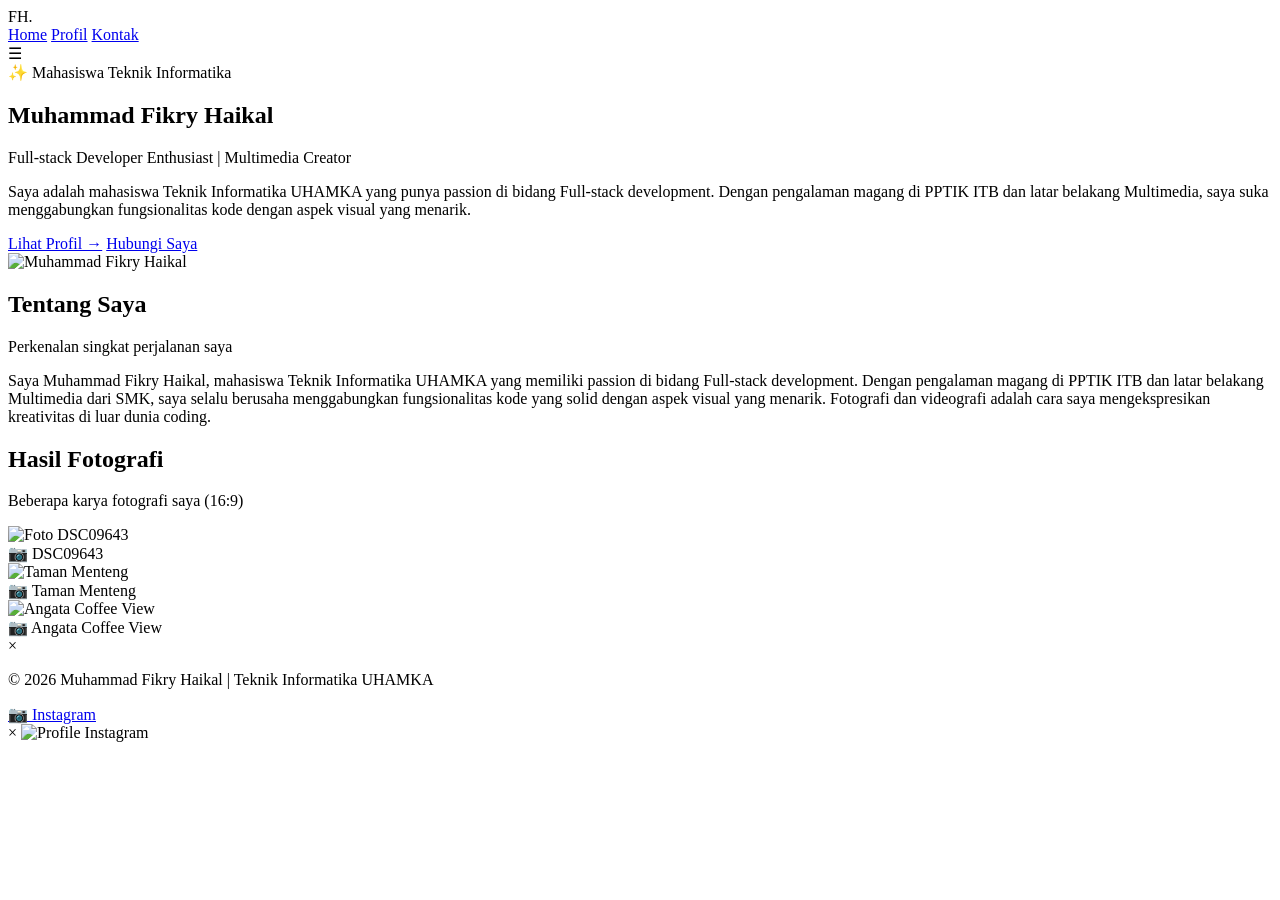
==== index.html @ d8d8011b "Pribadi 1" ====
<!DOCTYPE html>
<html lang="id">
<head>
    <meta charset="UTF-8">
    <meta name="viewport" content="width=device-width, initial-scale=1.0">
    <title>Fikry Haikal | Portofolio</title>
    <link rel="stylesheet" href="css/style.css">
    <link href="https://fonts.googleapis.com/css2?family=Inter:opsz,wght@14..32,300;14..32,400;14..32,500;14..32,600;14..32,700&display=swap" rel="stylesheet">
</head>
<body>
    <header>
        <div class="container">
            <div class="logo">FH<span>.</span></div>
            <nav>
                <a href="index.html" class="active">Home</a>
                <a href="profil.html">Profil</a>
                <a href="kontak.html">Kontak</a>
            </nav>
            <div class="menu-toggle" id="menuToggle">☰</div>
        </div>
    </header>

    <main>
        <section class="hero">
            <div class="container">
                <div class="hero-content">
                    <div class="hero-text">
                        <div class="badge">✨ Mahasiswa Teknik Informatika</div>
                        <h1>Muhammad <span class="gradient-text">Fikry Haikal</span></h1>
                        <p class="subtitle">Full-stack Developer Enthusiast | Multimedia Creator</p>
                        <p class="description">
                            Saya adalah mahasiswa Teknik Informatika UHAMKA yang punya passion di bidang 
                            Full-stack development. Dengan pengalaman magang di PPTIK ITB dan latar 
                            belakang Multimedia, saya suka menggabungkan fungsionalitas kode dengan 
                            aspek visual yang menarik.
                        </p>
                        <div class="hero-buttons">
                            <a href="profil.html" class="btn primary">Lihat Profil →</a>
                            <a href="kontak.html" class="btn outline">Hubungi Saya</a>
                        </div>
                    </div>
                    <div class="hero-image">
                        <div class="image-wrapper">
                            <img src="images/DSC05339.JPG" alt="Muhammad Fikry Haikal">
                            <div class="image-glow"></div>
                        </div>
                    </div>
                </div>
            </div>
        </section>

        <section class="intro-section">
            <div class="container">
                <div class="section-header">
                    <h2>Tentang <span class="gradient-text">Saya</span></h2>
                    <p>Perkenalan singkat perjalanan saya</p>
                </div>
                <div class="intro-card">
                    <p>
                        Saya Muhammad Fikry Haikal, mahasiswa Teknik Informatika UHAMKA yang memiliki passion 
                        di bidang Full-stack development. Dengan pengalaman magang di PPTIK ITB dan latar 
                        belakang Multimedia dari SMK, saya selalu berusaha menggabungkan fungsionalitas kode 
                        yang solid dengan aspek visual yang menarik. Fotografi dan videografi adalah cara saya 
                        mengekspresikan kreativitas di luar dunia coding.
                    </p>
                </div>
            </div>
        </section>

        <!-- Hasil Fotografi Section (Rasio 16:9) -->
        <section class="gallery-section">
            <div class="container">
                <div class="section-header">
                    <h2>Hasil <span class="gradient-text">Fotografi</span></h2>
                    <p>Beberapa karya fotografi saya (16:9)</p>
                </div>
                <div class="gallery-grid">
                    <div class="gallery-item" data-image="images/DSC09643.JPG">
                        <img src="images/DSC09643.JPG" alt="Foto DSC09643">
                        <div class="gallery-overlay">
                            <span>📷 DSC09643</span>
                        </div>
                    </div>
                    <div class="gallery-item" data-image="images/Taman Menteng.JPG">
                        <img src="images/Taman Menteng.JPG" alt="Taman Menteng">
                        <div class="gallery-overlay">
                            <span>📷 Taman Menteng</span>
                        </div>
                    </div>
                    <div class="gallery-item" data-image="images/Angata Coffe View.JPG">
                        <img src="images/Angata Coffe View.JPG" alt="Angata Coffee View">
                        <div class="gallery-overlay">
                            <span>📷 Angata Coffee View</span>
                        </div>
                    </div>
                </div>
            </div>
        </section>

        <!-- Lightbox untuk Galeri -->
        <div id="lightbox" class="lightbox">
            <span class="close">&times;</span>
            <img class="lightbox-content" id="lightboxImg">
        </div>
    </main>

    <footer>
        <div class="container">
            <p>© 2026 Muhammad Fikry Haikal | Teknik Informatika UHAMKA</p>
            <div class="social-links">
                <a href="#" id="instagramLink">📷 Instagram</a>
            </div>
        </div>
    </footer>

    <!-- Modal untuk Profile Instagram (9:16) -->
    <div id="instagramModal" class="instagram-modal">
        <div class="instagram-modal-content">
            <span class="instagram-close">&times;</span>
            <img src="images/Profile Instagram.JPG" alt="Profile Instagram">
        </div>
    </div>

    <script src="js/script.js"></script>
</body>
</html>
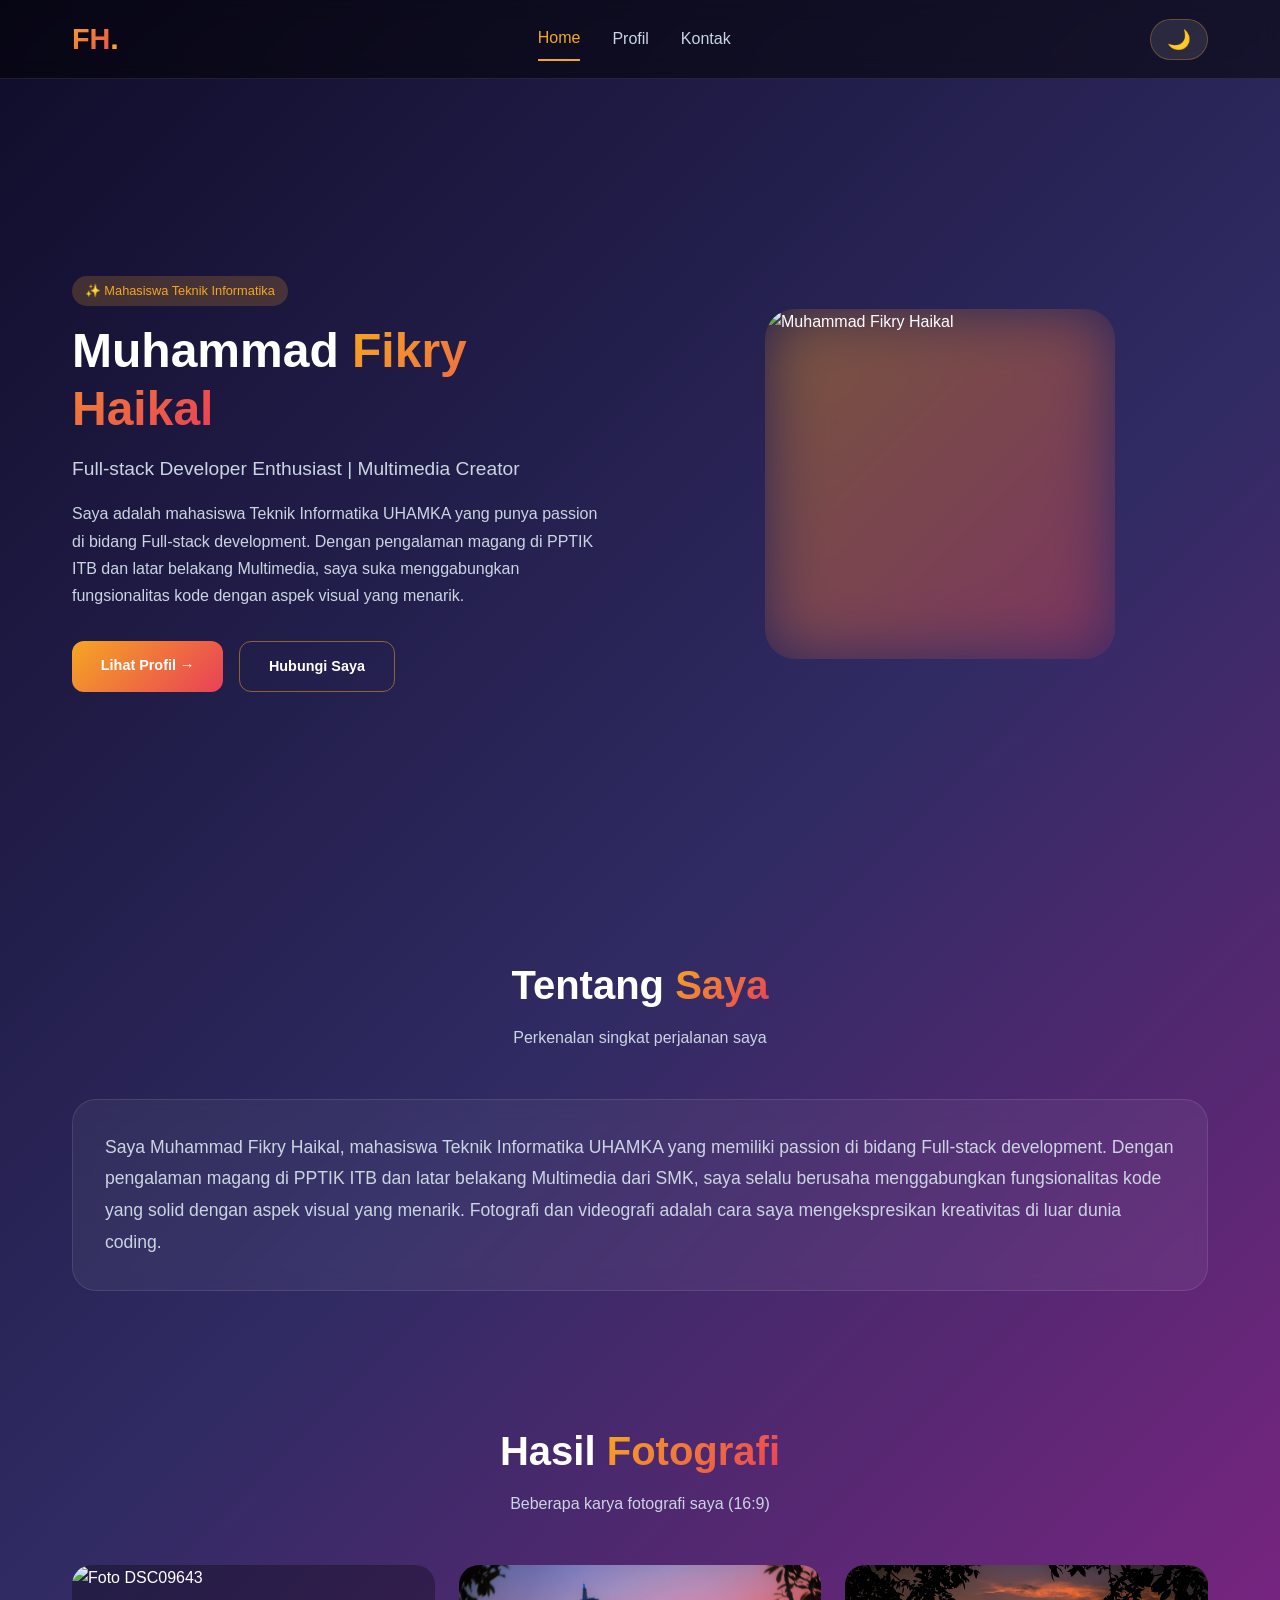
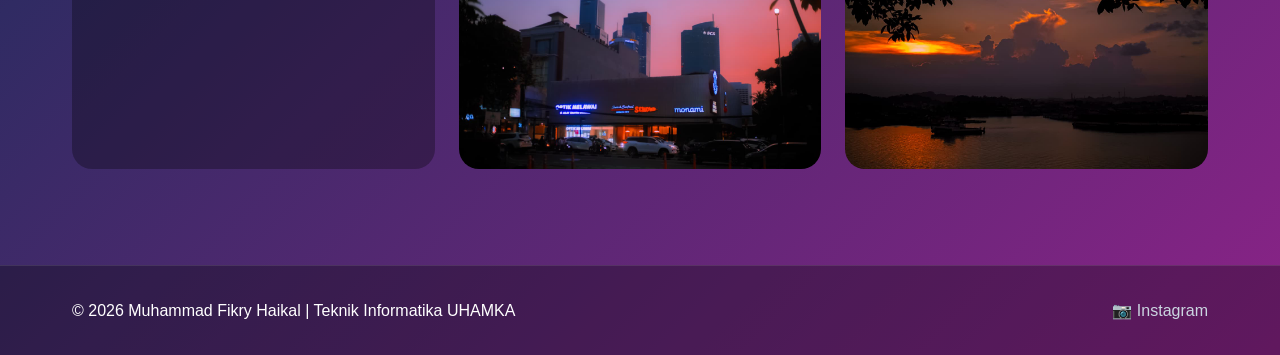
==== commit 26ec2ba7: "Add files via upload" ====
--- a/index.html
+++ b/index.html
@@ -16,6 +16,7 @@
                 <a href="profil.html">Profil</a>
                 <a href="kontak.html">Kontak</a>
             </nav>
+            <button class="dark-mode-toggle" id="darkModeToggle">🌙</button>
             <div class="menu-toggle" id="menuToggle">☰</div>
         </div>
     </header>
@@ -67,7 +68,6 @@
             </div>
         </section>
 
-        <!-- Hasil Fotografi Section (Rasio 16:9) -->
         <section class="gallery-section">
             <div class="container">
                 <div class="section-header">
@@ -97,7 +97,6 @@
             </div>
         </section>
 
-        <!-- Lightbox untuk Galeri -->
         <div id="lightbox" class="lightbox">
             <span class="close">&times;</span>
             <img class="lightbox-content" id="lightboxImg">
@@ -108,12 +107,11 @@
         <div class="container">
             <p>© 2026 Muhammad Fikry Haikal | Teknik Informatika UHAMKA</p>
             <div class="social-links">
-                <a href="#" id="instagramLink">📷 Instagram</a>
+                <a href="#" class="instagram-link">📷 Instagram</a>
             </div>
         </div>
     </footer>
 
-    <!-- Modal untuk Profile Instagram (9:16) -->
     <div id="instagramModal" class="instagram-modal">
         <div class="instagram-modal-content">
             <span class="instagram-close">&times;</span>
--- a/css/style.css
+++ b/css/style.css
@@ -0,0 +1,775 @@
+* {
+    margin: 0;
+    padding: 0;
+    box-sizing: border-box;
+}
+
+body {
+    font-family: 'Inter', -apple-system, BlinkMacSystemFont, 'Segoe UI', sans-serif;
+    background: linear-gradient(135deg, #0f0c29 0%, #302b63 50%, #8a2387 100%);
+    color: #ffffff;
+    line-height: 1.6;
+    min-height: 100vh;
+}
+
+.container {
+    max-width: 1200px;
+    margin: 0 auto;
+    padding: 0 2rem;
+}
+
+header {
+    background: rgba(0, 0, 0, 0.5);
+    backdrop-filter: blur(10px);
+    position: sticky;
+    top: 0;
+    z-index: 1000;
+    border-bottom: 1px solid rgba(255, 255, 255, 0.1);
+}
+
+header .container {
+    display: flex;
+    justify-content: space-between;
+    align-items: center;
+    padding: 1rem 2rem;
+}
+
+.logo {
+    font-size: 1.8rem;
+    font-weight: 800;
+    background: linear-gradient(135deg, #f5a623, #e94057);
+    -webkit-background-clip: text;
+    background-clip: text;
+    color: transparent;
+}
+
+.logo span {
+    color: #f5a623;
+    background: none;
+    -webkit-background-clip: unset;
+    background-clip: unset;
+}
+
+nav {
+    display: flex;
+    gap: 2rem;
+    align-items: center;
+}
+
+nav a {
+    text-decoration: none;
+    color: #cbd5e1;
+    font-weight: 500;
+    transition: all 0.3s;
+    padding: 0.5rem 0;
+}
+
+nav a:hover, nav a.active {
+    color: #f5a623;
+}
+
+nav a.active {
+    border-bottom: 2px solid #f5a623;
+}
+
+.dark-mode-toggle {
+    background: rgba(255, 255, 255, 0.1);
+    border: 1px solid rgba(245, 166, 35, 0.3);
+    padding: 0.5rem 1rem;
+    border-radius: 40px;
+    cursor: pointer;
+    font-size: 1.2rem;
+    transition: all 0.3s;
+    color: white;
+}
+
+.dark-mode-toggle:hover {
+    background: rgba(245, 166, 35, 0.3);
+    transform: scale(1.05);
+}
+
+.menu-toggle {
+    display: none;
+    font-size: 1.5rem;
+    cursor: pointer;
+    color: white;
+}
+
+.hero {
+    min-height: 90vh;
+    display: flex;
+    align-items: center;
+    padding: 4rem 0;
+}
+
+.hero-content {
+    display: grid;
+    grid-template-columns: 1fr 1fr;
+    gap: 4rem;
+    align-items: center;
+}
+
+.badge {
+    display: inline-block;
+    background: rgba(245, 166, 35, 0.2);
+    color: #f5a623;
+    padding: 0.3rem 0.8rem;
+    border-radius: 20px;
+    font-size: 0.8rem;
+    margin-bottom: 1rem;
+}
+
+.hero-text h1 {
+    font-size: 3rem;
+    font-weight: 800;
+    margin-bottom: 1rem;
+    line-height: 1.2;
+}
+
+.gradient-text {
+    background: linear-gradient(135deg, #f5a623, #e94057);
+    -webkit-background-clip: text;
+    background-clip: text;
+    color: transparent;
+}
+
+.subtitle {
+    font-size: 1.2rem;
+    color: #cbd5e1;
+    margin-bottom: 1rem;
+}
+
+.description {
+    color: #cbd5e1;
+    margin-bottom: 2rem;
+    line-height: 1.7;
+}
+
+.hero-buttons {
+    display: flex;
+    gap: 1rem;
+}
+
+.btn {
+    padding: 0.8rem 1.8rem;
+    border-radius: 12px;
+    text-decoration: none;
+    font-weight: 600;
+    transition: all 0.3s;
+    display: inline-block;
+    cursor: pointer;
+    border: none;
+    font-size: 0.9rem;
+}
+
+.btn.primary {
+    background: linear-gradient(135deg, #f5a623, #e94057);
+    color: white;
+}
+
+.btn.primary:hover {
+    transform: translateY(-3px);
+    box-shadow: 0 0 20px rgba(245, 166, 35, 0.4);
+}
+
+.btn.outline {
+    background: transparent;
+    color: white;
+    border: 1px solid rgba(245, 166, 35, 0.5);
+}
+
+.btn.outline:hover {
+    border-color: #f5a623;
+    background: rgba(245, 166, 35, 0.1);
+}
+
+.btn.full {
+    width: 100%;
+}
+
+.hero-image {
+    display: flex;
+    justify-content: center;
+    align-items: center;
+}
+
+.hero-image .image-wrapper {
+    position: relative;
+    width: 100%;
+    max-width: 350px;
+    border-radius: 30px;
+    overflow: hidden;
+    aspect-ratio: 1 / 1;
+}
+
+.hero-image img {
+    width: 100%;
+    height: 100%;
+    object-fit: cover;
+    object-position: center;
+    position: relative;
+    z-index: 2;
+}
+
+.image-glow {
+    position: absolute;
+    top: 0;
+    left: 0;
+    width: 100%;
+    height: 100%;
+    background: linear-gradient(135deg, #f5a623, #e94057);
+    border-radius: 30px;
+    filter: blur(30px);
+    opacity: 0.4;
+    z-index: 1;
+}
+
+.section-header {
+    text-align: center;
+    margin-bottom: 3rem;
+}
+
+.section-header h2 {
+    font-size: 2.5rem;
+    margin-bottom: 0.5rem;
+}
+
+.section-header p {
+    color: #cbd5e1;
+}
+
+.intro-section, .gallery-section, .profile-section, .contact-section {
+    padding: 4rem 0;
+}
+
+.intro-card {
+    background: rgba(255, 255, 255, 0.05);
+    backdrop-filter: blur(10px);
+    border-radius: 24px;
+    padding: 2rem;
+    border: 1px solid rgba(255, 255, 255, 0.1);
+    transition: all 0.3s;
+}
+
+.intro-card:hover {
+    transform: translateY(-5px);
+    border-color: #f5a623;
+}
+
+.intro-card p {
+    font-size: 1.1rem;
+    line-height: 1.8;
+    color: #cbd5e1;
+}
+
+.gallery-grid {
+    display: grid;
+    grid-template-columns: repeat(auto-fit, minmax(300px, 1fr));
+    gap: 1.5rem;
+}
+
+.gallery-item {
+    position: relative;
+    border-radius: 20px;
+    overflow: hidden;
+    cursor: pointer;
+    aspect-ratio: 16 / 9;
+    background: rgba(0, 0, 0, 0.3);
+}
+
+.gallery-item img {
+    width: 100%;
+    height: 100%;
+    object-fit: cover;
+    transition: transform 0.5s;
+}
+
+.gallery-item:hover img {
+    transform: scale(1.08);
+}
+
+.gallery-overlay {
+    position: absolute;
+    bottom: 0;
+    left: 0;
+    right: 0;
+    background: linear-gradient(transparent, rgba(0, 0, 0, 0.8));
+    padding: 1rem;
+    transform: translateY(100%);
+    transition: transform 0.3s;
+}
+
+.gallery-item:hover .gallery-overlay {
+    transform: translateY(0);
+}
+
+.gallery-overlay span {
+    color: white;
+    font-size: 0.9rem;
+}
+
+.lightbox {
+    display: none;
+    position: fixed;
+    z-index: 2000;
+    top: 0;
+    left: 0;
+    width: 100%;
+    height: 100%;
+    background: rgba(0, 0, 0, 0.95);
+    justify-content: center;
+    align-items: center;
+}
+
+.lightbox.active {
+    display: flex;
+}
+
+.lightbox-content {
+    max-width: 90%;
+    max-height: 90%;
+    border-radius: 20px;
+}
+
+.close {
+    position: absolute;
+    top: 20px;
+    right: 40px;
+    font-size: 40px;
+    color: white;
+    cursor: pointer;
+}
+
+.page-hero {
+    text-align: center;
+    padding: 3rem 0;
+}
+
+.page-hero h1 {
+    font-size: 3rem;
+    margin-bottom: 0.5rem;
+}
+
+.profile-wrapper {
+    display: grid;
+    grid-template-columns: repeat(2, 1fr);
+    gap: 1.5rem;
+}
+
+.profile-photo-card,
+.profile-info-card,
+.profile-desc-card,
+.profile-hobby-card,
+.profile-dream-card,
+.contact-info-card,
+.contact-form-card {
+    background: rgba(255, 255, 255, 0.05);
+    backdrop-filter: blur(10px);
+    border-radius: 20px;
+    padding: 1.5rem;
+    border: 1px solid rgba(255, 255, 255, 0.1);
+    transition: all 0.3s;
+}
+
+.profile-photo-card:hover,
+.profile-info-card:hover,
+.profile-desc-card:hover,
+.profile-hobby-card:hover,
+.profile-dream-card:hover {
+    transform: translateY(-3px);
+    border-color: #f5a623;
+}
+
+.profile-photo-card {
+    grid-row: span 2;
+    text-align: center;
+}
+
+.profile-photo-card img {
+    width: 100%;
+    border-radius: 16px;
+    margin-bottom: 1rem;
+    aspect-ratio: 1/1;
+    object-fit: cover;
+}
+
+.photo-badge {
+    display: inline-block;
+    background: linear-gradient(135deg, #f5a623, #e94057);
+    padding: 0.3rem 1rem;
+    border-radius: 20px;
+    font-size: 0.8rem;
+}
+
+.profile-desc-card {
+    grid-column: span 2;
+}
+
+.info-grid {
+    display: flex;
+    flex-direction: column;
+    gap: 1rem;
+}
+
+.info-item {
+    display: flex;
+    justify-content: space-between;
+    padding: 0.5rem 0;
+    border-bottom: 1px solid rgba(255, 255, 255, 0.1);
+}
+
+.info-label {
+    font-weight: 600;
+    color: #f5a623;
+}
+
+.hobby-grid {
+    display: flex;
+    flex-wrap: wrap;
+    gap: 0.8rem;
+}
+
+.hobby-item {
+    background: rgba(245, 166, 35, 0.15);
+    padding: 0.5rem 1rem;
+    border-radius: 30px;
+    font-size: 0.9rem;
+    transition: all 0.3s;
+}
+
+.hobby-item:hover {
+    background: linear-gradient(135deg, #f5a623, #e94057);
+    transform: scale(1.05);
+}
+
+.dream-content {
+    display: flex;
+    flex-direction: column;
+    gap: 1rem;
+}
+
+.dream-item {
+    display: flex;
+    gap: 1rem;
+    align-items: flex-start;
+}
+
+.dream-icon {
+    font-size: 1.8rem;
+}
+
+.dream-item strong {
+    display: block;
+    margin-bottom: 0.2rem;
+}
+
+.dream-item p {
+    font-size: 0.85rem;
+    color: #cbd5e1;
+}
+
+/* Read More Button */
+.btn-readmore {
+    background: transparent;
+    border: 1px solid #f5a623;
+    color: #f5a623;
+    padding: 0.5rem 1.2rem;
+    border-radius: 30px;
+    font-size: 0.85rem;
+    cursor: pointer;
+    transition: all 0.3s;
+    margin-top: 1rem;
+}
+
+.btn-readmore:hover {
+    background: linear-gradient(135deg, #f5a623, #e94057);
+    color: white;
+    border-color: transparent;
+}
+
+.hidden {
+    display: none;
+}
+
+.description-wrapper {
+    display: flex;
+    flex-direction: column;
+    gap: 0.5rem;
+}
+
+.contact-wrapper {
+    display: grid;
+    grid-template-columns: 1fr 1fr;
+    gap: 2rem;
+}
+
+.contact-list {
+    display: flex;
+    flex-direction: column;
+    gap: 1rem;
+    margin-bottom: 2rem;
+}
+
+.contact-item {
+    display: flex;
+    gap: 1rem;
+    align-items: center;
+}
+
+.contact-icon {
+    font-size: 1.5rem;
+}
+
+.contact-item strong {
+    display: block;
+    font-size: 0.85rem;
+    color: #cbd5e1;
+}
+
+.contact-item p {
+    font-size: 0.9rem;
+}
+
+.social-media h4 {
+    margin-bottom: 1rem;
+}
+
+.social-icons {
+    display: flex;
+    gap: 1rem;
+    flex-wrap: wrap;
+}
+
+.social-icon {
+    background: rgba(255, 255, 255, 0.1);
+    padding: 0.5rem 1.5rem;
+    border-radius: 30px;
+    text-decoration: none;
+    color: white;
+    font-size: 0.9rem;
+    transition: all 0.3s;
+    cursor: pointer;
+}
+
+.social-icon:hover {
+    background: linear-gradient(135deg, #f5a623, #e94057);
+    transform: translateY(-2px);
+}
+
+/* Form */
+.form-group {
+    margin-bottom: 1.2rem;
+}
+
+.form-group label {
+    display: block;
+    margin-bottom: 0.5rem;
+    font-weight: 500;
+}
+
+.required {
+    color: #e94057;
+}
+
+.form-group input,
+.form-group textarea {
+    width: 100%;
+    padding: 0.8rem;
+    background: rgba(255, 255, 255, 0.1);
+    border: 1px solid rgba(255, 255, 255, 0.2);
+    border-radius: 12px;
+    color: white;
+    font-family: inherit;
+    transition: all 0.3s;
+}
+
+.form-group input:focus,
+.form-group textarea:focus {
+    outline: none;
+    border-color: #f5a623;
+    background: rgba(255, 255, 255, 0.15);
+}
+
+.form-group input.error-input,
+.form-group textarea.error-input {
+    border-color: #e94057;
+}
+
+.error-message {
+    font-size: 0.75rem;
+    color: #e94057;
+    display: block;
+    margin-top: 0.3rem;
+}
+
+.form-message {
+    margin-top: 1rem;
+    padding: 0.8rem;
+    border-radius: 12px;
+    text-align: center;
+}
+
+.form-message.success {
+    background: rgba(34, 197, 94, 0.2);
+    color: #4ade80;
+}
+
+.form-message.error {
+    background: rgba(233, 64, 87, 0.2);
+    color: #f87171;
+}
+
+.instagram-modal {
+    display: none;
+    position: fixed;
+    z-index: 2100;
+    top: 0;
+    left: 0;
+    width: 100%;
+    height: 100%;
+    background: rgba(0, 0, 0, 0.95);
+    justify-content: center;
+    align-items: center;
+}
+
+.instagram-modal.active {
+    display: flex;
+}
+
+.instagram-modal-content {
+    position: relative;
+    max-width: 360px;
+    width: 90%;
+    aspect-ratio: 9 / 16;
+    border-radius: 30px;
+    overflow: hidden;
+    box-shadow: 0 0 40px rgba(245, 166, 35, 0.4);
+}
+
+.instagram-modal-content img {
+    width: 100%;
+    height: 100%;
+    object-fit: cover;
+}
+
+.instagram-close {
+    position: absolute;
+    top: -40px;
+    right: 0;
+    font-size: 35px;
+    color: white;
+    cursor: pointer;
+}
+
+footer {
+    background: rgba(0, 0, 0, 0.3);
+    padding: 2rem 0;
+    text-align: center;
+    border-top: 1px solid rgba(255, 255, 255, 0.1);
+    margin-top: 2rem;
+}
+
+footer .container {
+    display: flex;
+    justify-content: space-between;
+    align-items: center;
+}
+
+.social-links a {
+    color: #cbd5e1;
+    text-decoration: none;
+    font-size: 1rem;
+    transition: color 0.3s;
+    cursor: pointer;
+}
+
+.social-links a:hover {
+    color: #f5a623;
+}
+
+body.dark-mode {
+    background: linear-gradient(135deg, #0a0a0a 0%, #1a1a2e 100%);
+}
+
+body.dark-mode .intro-card,
+body.dark-mode .profile-photo-card,
+body.dark-mode .profile-info-card,
+body.dark-mode .profile-desc-card,
+body.dark-mode .profile-hobby-card,
+body.dark-mode .profile-dream-card,
+body.dark-mode .contact-info-card,
+body.dark-mode .contact-form-card {
+    background: rgba(0, 0, 0, 0.6);
+}
+
+@media (max-width: 768px) {
+    .container {
+        padding: 0 1rem;
+    }
+    
+    nav {
+        display: none;
+        position: absolute;
+        top: 100%;
+        left: 0;
+        right: 0;
+        background: rgba(0, 0, 0, 0.95);
+        flex-direction: column;
+        padding: 1rem;
+        text-align: center;
+        gap: 1rem;
+    }
+    
+    nav.active {
+        display: flex;
+    }
+    
+    .menu-toggle {
+        display: block;
+    }
+    
+    .hero-content {
+        grid-template-columns: 1fr;
+        text-align: center;
+        gap: 2rem;
+    }
+    
+    .hero-text h1 {
+        font-size: 2rem;
+    }
+    
+    .hero-buttons {
+        justify-content: center;
+    }
+    
+    .hero-image {
+        order: -1;
+    }
+    
+    .hero-image .image-wrapper {
+        max-width: 250px;
+        margin: 0 auto;
+    }
+    
+    .profile-wrapper,
+    .contact-wrapper {
+        grid-template-columns: 1fr;
+    }
+    
+    .profile-desc-card {
+        grid-column: span 1;
+    }
+    
+    .profile-photo-card {
+        grid-row: auto;
+    }
+    
+    footer .container {
+        flex-direction: column;
+        gap: 1rem;
+    }
+    
+    .instagram-modal-content {
+        width: 85%;
+    }
+}
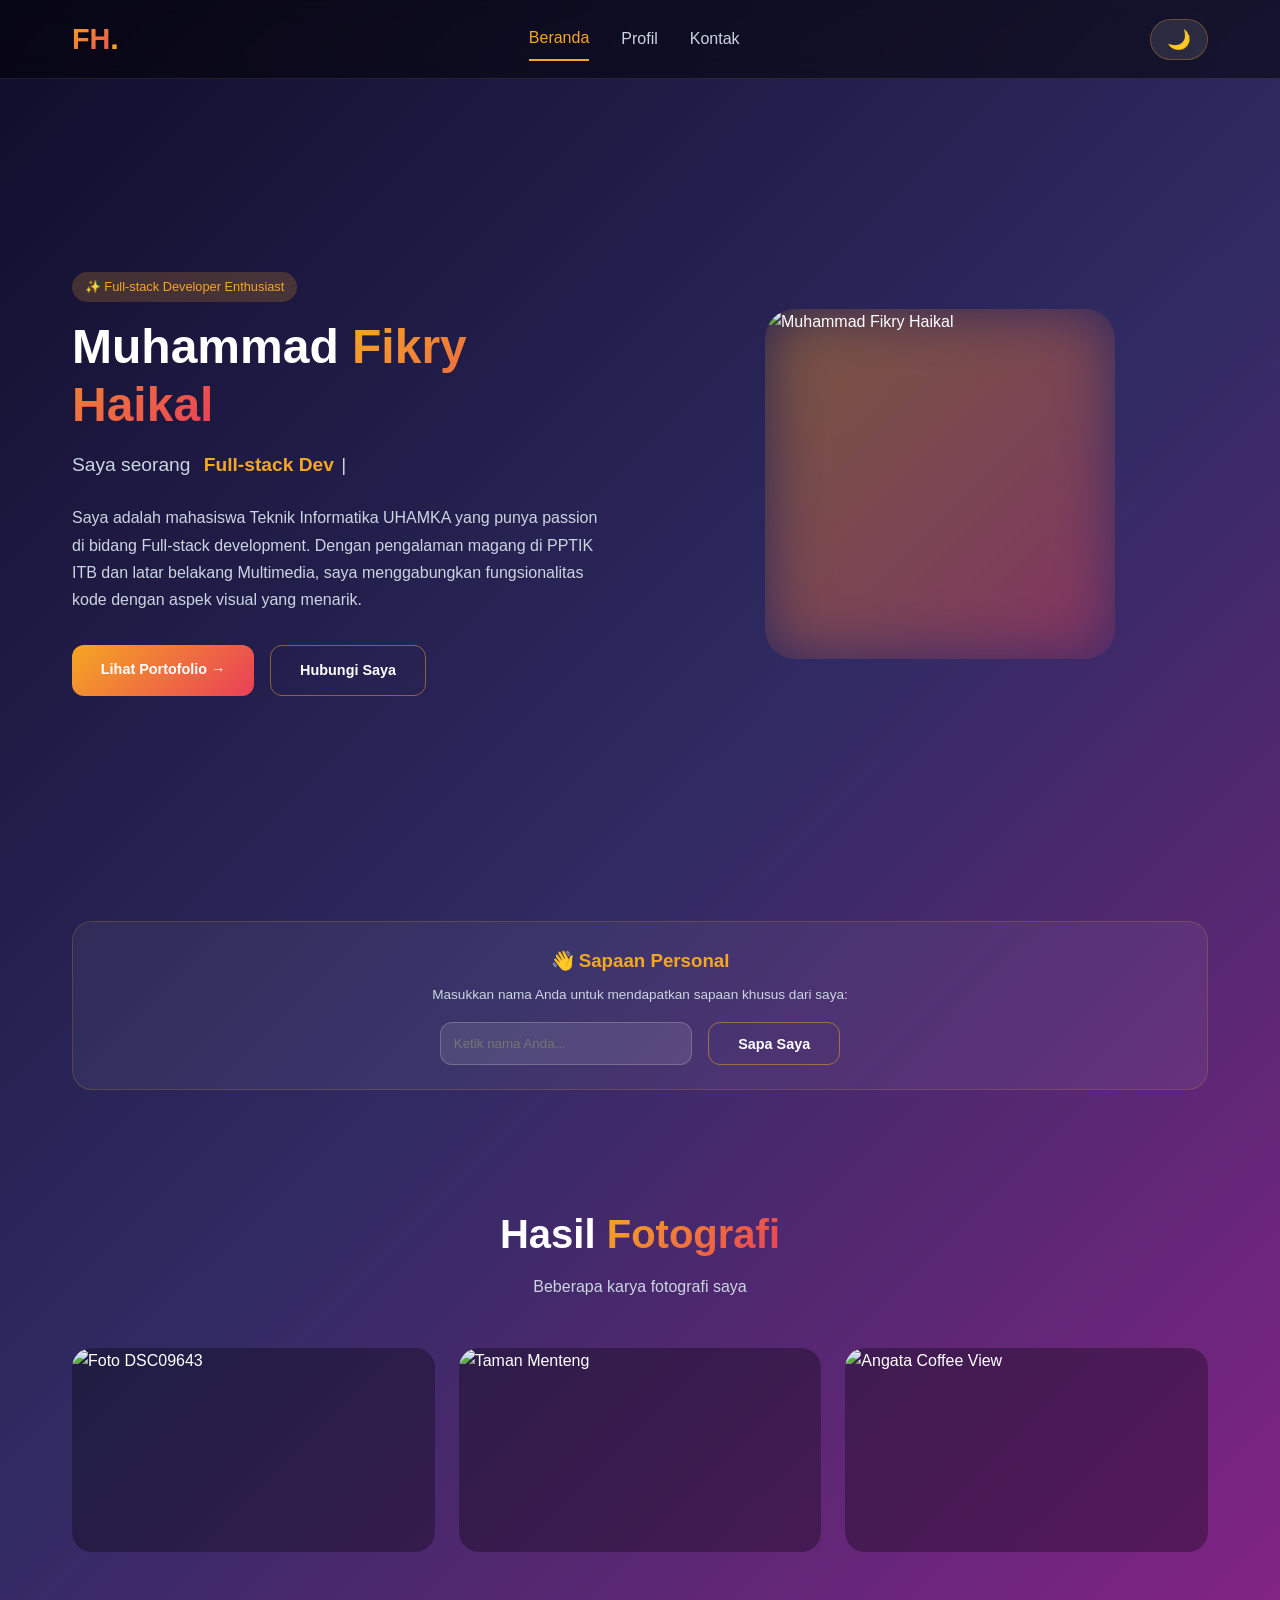
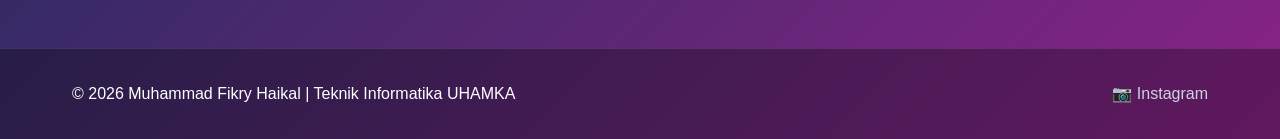
==== commit 3ecc4697: "Add files via upload" ====
--- a/index.html
+++ b/index.html
@@ -3,120 +3,128 @@
 <head>
     <meta charset="UTF-8">
     <meta name="viewport" content="width=device-width, initial-scale=1.0">
-    <title>Fikry Haikal | Portofolio</title>
+    <title>Fikry Haikal | Full-stack Developer</title>
     <link rel="stylesheet" href="css/style.css">
     <link href="https://fonts.googleapis.com/css2?family=Inter:opsz,wght@14..32,300;14..32,400;14..32,500;14..32,600;14..32,700&display=swap" rel="stylesheet">
 </head>
 <body>
-    <header>
-        <div class="container">
-            <div class="logo">FH<span>.</span></div>
-            <nav>
-                <a href="index.html" class="active">Home</a>
-                <a href="profil.html">Profil</a>
-                <a href="kontak.html">Kontak</a>
-            </nav>
-            <button class="dark-mode-toggle" id="darkModeToggle">🌙</button>
-            <div class="menu-toggle" id="menuToggle">☰</div>
+
+    <div id="preloader" class="preloader">
+        <div class="loader-container">
+            <div class="loader-ring"></div>
+            <div class="loader-ring"></div>
+            <div class="loader-ring"></div>
+            <div class="loader-text">Loading...</div>
         </div>
-    </header>
+    </div>
 
-    <main>
-        <section class="hero">
+    <div id="mainContent" class="main-content hidden-content">
+        <header>
             <div class="container">
-                <div class="hero-content">
-                    <div class="hero-text">
-                        <div class="badge">✨ Mahasiswa Teknik Informatika</div>
-                        <h1>Muhammad <span class="gradient-text">Fikry Haikal</span></h1>
-                        <p class="subtitle">Full-stack Developer Enthusiast | Multimedia Creator</p>
-                        <p class="description">
-                            Saya adalah mahasiswa Teknik Informatika UHAMKA yang punya passion di bidang 
-                            Full-stack development. Dengan pengalaman magang di PPTIK ITB dan latar 
-                            belakang Multimedia, saya suka menggabungkan fungsionalitas kode dengan 
-                            aspek visual yang menarik.
-                        </p>
-                        <div class="hero-buttons">
-                            <a href="profil.html" class="btn primary">Lihat Profil →</a>
-                            <a href="kontak.html" class="btn outline">Hubungi Saya</a>
+                <div class="logo">FH<span>.</span></div>
+                <nav>
+                    <a href="index.html" class="active">Beranda</a>
+                    <a href="profil.html">Profil</a>
+                    <a href="kontak.html">Kontak</a>
+                </nav>
+                <button class="dark-mode-toggle" id="darkModeToggle">🌙</button>
+                <div class="menu-toggle" id="menuToggle">☰</div>
+            </div>
+        </header>
+
+        <main>
+            <section class="hero fade-up">
+                <div class="container">
+                    <div class="hero-content">
+                        <div class="hero-text">
+                            <div class="badge">✨ Full-stack Developer Enthusiast</div>
+                            <h1>Muhammad <span class="gradient-text">Fikry Haikal</span></h1>
+                            <div class="typing-container">
+                                <span class="typing-prefix">Saya seorang</span>
+                                <span id="typing-text" class="typing-text"></span>
+                                <span class="typing-cursor">|</span>
+                            </div>
+                            <p class="description">
+                                Saya adalah mahasiswa Teknik Informatika UHAMKA yang punya passion di bidang Full-stack development. 
+                                Dengan pengalaman magang di PPTIK ITB dan latar belakang Multimedia, saya menggabungkan 
+                                fungsionalitas kode dengan aspek visual yang menarik.
+                            </p>
+                            <div class="hero-buttons">
+                                <a href="profil.html" class="btn primary">Lihat Portofolio →</a>
+                                <a href="kontak.html" class="btn outline">Hubungi Saya</a>
+                            </div>
                         </div>
-                    </div>
-                    <div class="hero-image">
-                        <div class="image-wrapper">
-                            <img src="images/DSC05339.JPG" alt="Muhammad Fikry Haikal">
-                            <div class="image-glow"></div>
+                        <div class="hero-image">
+                            <div class="image-wrapper">
+                                <img src="images/DSC05339.JPG" alt="Muhammad Fikry Haikal">
+                                <div class="image-glow"></div>
+                            </div>
                         </div>
                     </div>
                 </div>
-            </div>
-        </section>
+            </section>
 
-        <section class="intro-section">
-            <div class="container">
-                <div class="section-header">
-                    <h2>Tentang <span class="gradient-text">Saya</span></h2>
-                    <p>Perkenalan singkat perjalanan saya</p>
+            <section class="greeting-section fade-up">
+                <div class="container">
+                    <div class="greeting-card card-3d">
+                        <h3>👋 Sapaan Personal</h3>
+                        <p>Masukkan nama Anda untuk mendapatkan sapaan khusus dari saya:</p>
+                        <div class="greeting-input-group">
+                            <input type="text" id="visitorName" placeholder="Ketik nama Anda...">
+                            <button id="greetBtn" class="btn outline">Sapa Saya</button>
+                        </div>
+                        <div id="greetingMessage" class="greeting-message"></div>
+                    </div>
                 </div>
-                <div class="intro-card">
-                    <p>
-                        Saya Muhammad Fikry Haikal, mahasiswa Teknik Informatika UHAMKA yang memiliki passion 
-                        di bidang Full-stack development. Dengan pengalaman magang di PPTIK ITB dan latar 
-                        belakang Multimedia dari SMK, saya selalu berusaha menggabungkan fungsionalitas kode 
-                        yang solid dengan aspek visual yang menarik. Fotografi dan videografi adalah cara saya 
-                        mengekspresikan kreativitas di luar dunia coding.
-                    </p>
-                </div>
-            </div>
-        </section>
+            </section>
 
-        <section class="gallery-section">
-            <div class="container">
-                <div class="section-header">
-                    <h2>Hasil <span class="gradient-text">Fotografi</span></h2>
-                    <p>Beberapa karya fotografi saya (16:9)</p>
-                </div>
-                <div class="gallery-grid">
-                    <div class="gallery-item" data-image="images/DSC09643.JPG">
-                        <img src="images/DSC09643.JPG" alt="Foto DSC09643">
-                        <div class="gallery-overlay">
-                            <span>📷 DSC09643</span>
+            <section class="gallery-section fade-up">
+                <div class="container">
+                    <div class="section-header">
+                        <h2>Hasil <span class="gradient-text">Fotografi</span></h2>
+                        <p>Beberapa karya fotografi saya</p>
+                    </div>
+                    <div class="gallery-grid">
+                        <div class="gallery-item card-3d" data-image="images/DSC09643.JPG">
+                            <img src="images/DSC09643.JPG" alt="Foto DSC09643">
+                            <div class="gallery-overlay">
+                                <span>📷 DSC09643</span>
+                            </div>
                         </div>
-                    </div>
-                    <div class="gallery-item" data-image="images/Taman Menteng.JPG">
-                        <img src="images/Taman Menteng.JPG" alt="Taman Menteng">
-                        <div class="gallery-overlay">
-                            <span>📷 Taman Menteng</span>
+                        <div class="gallery-item card-3d" data-image="images/Taman Menteng.JPG">
+                            <img src="images/Taman Menteng.JPG" alt="Taman Menteng">
+                            <div class="gallery-overlay">
+                                <span>📷 Taman Menteng</span>
+                            </div>
                         </div>
-                    </div>
-                    <div class="gallery-item" data-image="images/Angata Coffe View.JPG">
-                        <img src="images/Angata Coffe View.JPG" alt="Angata Coffee View">
-                        <div class="gallery-overlay">
-                            <span>📷 Angata Coffee View</span>
+                        <div class="gallery-item card-3d" data-image="images/Angata Coffe View.JPG">
+                            <img src="images/Angata Coffe View.JPG" alt="Angata Coffee View">
+                            <div class="gallery-overlay">
+                                <span>📷 Angata Coffee View</span>
+                            </div>
                         </div>
                     </div>
                 </div>
+            </section>
+
+            <div id="lightbox" class="lightbox">
+                <span class="close">&times;</span>
+                <img class="lightbox-content" id="lightboxImg">
             </div>
-        </section>
+        </main>
 
-        <div id="lightbox" class="lightbox">
-            <span class="close">&times;</span>
-            <img class="lightbox-content" id="lightboxImg">
-        </div>
-    </main>
+        <footer>
+            <div class="container">
+                <p>© 2026 Muhammad Fikry Haikal | Teknik Informatika UHAMKA</p>
+                <div class="social-links">
+                    <a href="https://www.instagram.com/_haikaalll_?igsh=MWFmZzViNzdoejNyYw==" target="_blank" rel="noopener noreferrer">
+                        📷 Instagram
+                    </a>
+                </div>
+            </div>
+        </footer>
 
-    <footer>
-        <div class="container">
-            <p>© 2026 Muhammad Fikry Haikal | Teknik Informatika UHAMKA</p>
-            <div class="social-links">
-                <a href="#" class="instagram-link">📷 Instagram</a>
-            </div>
-        </div>
-    </footer>
-
-    <div id="instagramModal" class="instagram-modal">
-        <div class="instagram-modal-content">
-            <span class="instagram-close">&times;</span>
-            <img src="images/Profile Instagram.JPG" alt="Profile Instagram">
-        </div>
+        <button id="scrollToTopBtn" class="scroll-to-top" title="Kembali ke atas">↑</button>
     </div>
 
     <script src="js/script.js"></script>
--- a/css/style.css
+++ b/css/style.css
@@ -79,7 +79,7 @@
     border-radius: 40px;
     cursor: pointer;
     font-size: 1.2rem;
-    transition: all 0.3s;
+    transition: all 0.3s cubic-bezier(0.2, 0.9, 0.4, 1.1);
     color: white;
 }
 
@@ -93,6 +93,115 @@
     font-size: 1.5rem;
     cursor: pointer;
     color: white;
+}
+
+.preloader {
+    position: fixed;
+    top: 0;
+    left: 0;
+    width: 100%;
+    height: 100%;
+    background: linear-gradient(135deg, #0f0c29 0%, #302b63 50%, #8a2387 100%);
+    display: flex;
+    justify-content: center;
+    align-items: center;
+    z-index: 9999;
+    transition: opacity 0.5s ease, visibility 0.5s ease;
+}
+
+.preloader.hide {
+    opacity: 0;
+    visibility: hidden;
+}
+
+.loader-container {
+    text-align: center;
+}
+
+.loader-ring {
+    display: inline-block;
+    width: 20px;
+    height: 20px;
+    margin: 0 5px;
+    background: linear-gradient(135deg, #f5a623, #e94057);
+    border-radius: 50%;
+    animation: loaderBounce 1.4s ease-in-out infinite;
+}
+
+.loader-ring:nth-child(1) { animation-delay: -0.32s; }
+.loader-ring:nth-child(2) { animation-delay: -0.16s; }
+.loader-ring:nth-child(3) { animation-delay: 0s; }
+
+@keyframes loaderBounce {
+    0%, 80%, 100% { transform: scale(0); opacity: 0.3; }
+    40% { transform: scale(1); opacity: 1; }
+}
+
+.loader-text {
+    margin-top: 20px;
+    font-size: 0.9rem;
+    color: #f5a623;
+    letter-spacing: 2px;
+}
+
+.main-content {
+    opacity: 1;
+    transition: opacity 0.5s ease;
+}
+
+.main-content.hidden-content {
+    opacity: 0;
+}
+
+.fade-up {
+    opacity: 0;
+    transform: translateY(30px);
+    animation: fadeUp 0.6s ease forwards;
+}
+
+@keyframes fadeUp {
+    to {
+        opacity: 1;
+        transform: translateY(0);
+    }
+}
+
+.hero .hero-text { animation-delay: 0.1s; }
+.hero .hero-image { animation-delay: 0.2s; }
+.greeting-section { animation-delay: 0.3s; }
+.gallery-section { animation-delay: 0.4s; }
+.page-hero { animation-delay: 0.1s; }
+.profile-photo-card { animation-delay: 0.1s; }
+.profile-info-card { animation-delay: 0.15s; }
+.profile-desc-card { animation-delay: 0.2s; }
+.profile-skills-card { animation-delay: 0.25s; }
+.profile-hobby-card { animation-delay: 0.3s; }
+.profile-member-card { animation-delay: 0.35s; }
+.profile-dream-card { animation-delay: 0.4s; }
+.contact-info-card { animation-delay: 0.1s; }
+.contact-form-card { animation-delay: 0.2s; }
+
+.card-3d {
+    transition: transform 0.3s ease, box-shadow 0.3s ease;
+    transform-style: preserve-3d;
+    perspective: 1000px;
+}
+
+.card-3d:hover {
+    transform: translateY(-8px) rotateX(3deg) rotateY(3deg);
+    box-shadow: 0 20px 30px -15px rgba(0, 0, 0, 0.3);
+}
+
+.gallery-item.card-3d:hover {
+    transform: translateY(-5px) rotateX(2deg) rotateY(2deg);
+}
+
+.btn.primary, .btn.outline, .social-icon, .btn-readmore {
+    transition: all 0.3s cubic-bezier(0.2, 0.9, 0.4, 1.1);
+}
+
+.btn.primary:hover, .btn.outline:hover, .social-icon:hover {
+    transform: translateY(-3px) scale(1.02);
 }
 
 .hero {
@@ -224,6 +333,92 @@
     z-index: 1;
 }
 
+.typing-container {
+    margin: 1rem 0 1.5rem 0;
+    font-size: 1.2rem;
+    color: #cbd5e1;
+}
+
+.typing-prefix {
+    margin-right: 0.5rem;
+}
+
+.typing-text {
+    color: #f5a623;
+    font-weight: 600;
+}
+
+.typing-cursor {
+    display: inline-block;
+    width: 2px;
+    margin-left: 2px;
+    animation: blink 0.7s infinite;
+}
+
+@keyframes blink {
+    0%, 100% { opacity: 1; }
+    50% { opacity: 0; }
+}
+
+.greeting-section {
+    padding: 2rem 0 3rem 0;
+}
+
+.greeting-card {
+    background: rgba(255, 255, 255, 0.05);
+    backdrop-filter: blur(10px);
+    border-radius: 20px;
+    padding: 1.5rem;
+    text-align: center;
+    border: 1px solid rgba(245, 166, 35, 0.2);
+    transition: transform 0.3s ease, box-shadow 0.3s ease, border-color 0.3s ease;
+}
+
+.greeting-card:hover {
+    transform: translateY(-5px);
+    border-color: #f5a623;
+}
+
+.greeting-card h3 {
+    margin-bottom: 0.5rem;
+    color: #f5a623;
+}
+
+.greeting-card p {
+    font-size: 0.85rem;
+    color: #cbd5e1;
+    margin-bottom: 1rem;
+}
+
+.greeting-input-group {
+    display: flex;
+    gap: 1rem;
+    max-width: 400px;
+    margin: 0 auto;
+}
+
+.greeting-input-group input {
+    flex: 1;
+    padding: 0.8rem;
+    background: rgba(255, 255, 255, 0.1);
+    border: 1px solid rgba(255, 255, 255, 0.2);
+    border-radius: 12px;
+    color: white;
+}
+
+.greeting-message {
+    margin-top: 1rem;
+    padding: 0.8rem;
+    border-radius: 12px;
+    display: none;
+}
+
+.greeting-message.show {
+    display: block;
+    background: rgba(245, 166, 35, 0.15);
+    border: 1px solid rgba(245, 166, 35, 0.3);
+}
+
 .section-header {
     text-align: center;
     margin-bottom: 3rem;
@@ -361,6 +556,8 @@
 .profile-desc-card,
 .profile-hobby-card,
 .profile-dream-card,
+.profile-member-card,
+.profile-skills-card,
 .contact-info-card,
 .contact-form-card {
     background: rgba(255, 255, 255, 0.05);
@@ -368,14 +565,16 @@
     border-radius: 20px;
     padding: 1.5rem;
     border: 1px solid rgba(255, 255, 255, 0.1);
-    transition: all 0.3s;
+    transition: transform 0.3s ease, box-shadow 0.3s ease, border-color 0.3s ease;
 }
 
 .profile-photo-card:hover,
 .profile-info-card:hover,
 .profile-desc-card:hover,
 .profile-hobby-card:hover,
-.profile-dream-card:hover {
+.profile-dream-card:hover,
+.profile-member-card:hover,
+.profile-skills-card:hover {
     transform: translateY(-3px);
     border-color: #f5a623;
 }
@@ -423,6 +622,10 @@
     color: #f5a623;
 }
 
+.info-value {
+    color: #cbd5e1;
+}
+
 .hobby-grid {
     display: flex;
     flex-wrap: wrap;
@@ -468,7 +671,73 @@
     color: #cbd5e1;
 }
 
-/* Read More Button */
+.profile-skills-card h3 {
+    margin-bottom: 1.2rem;
+    color: #f5a623;
+}
+
+.skill-item {
+    margin-bottom: 1.2rem;
+}
+
+.skill-header {
+    display: flex;
+    justify-content: space-between;
+    margin-bottom: 0.5rem;
+    font-size: 0.85rem;
+    color: #cbd5e1;
+}
+
+.skill-percent {
+    color: #f5a623;
+    font-weight: 600;
+}
+
+.progress-bar {
+    background: rgba(255, 255, 255, 0.1);
+    border-radius: 10px;
+    overflow: hidden;
+    height: 8px;
+}
+
+.progress-fill {
+    width: 0;
+    height: 100%;
+    background: linear-gradient(90deg, #f5a623, #e94057);
+    border-radius: 10px;
+    transition: width 1.5s ease-out;
+}
+
+.profile-member-card h3 {
+    margin-bottom: 0.5rem;
+    color: #f5a623;
+}
+
+.profile-member-card p {
+    font-size: 0.85rem;
+    color: #cbd5e1;
+    margin-bottom: 1rem;
+}
+
+.member-result {
+    margin-top: 1rem;
+    padding: 0.8rem;
+    border-radius: 12px;
+    text-align: center;
+}
+
+.member-result.success {
+    background: rgba(34, 197, 94, 0.15);
+    border: 1px solid rgba(34, 197, 94, 0.3);
+    color: #4ade80;
+}
+
+.member-result.error {
+    background: rgba(233, 64, 87, 0.15);
+    border: 1px solid rgba(233, 64, 87, 0.3);
+    color: #f87171;
+}
+
 .btn-readmore {
     background: transparent;
     border: 1px solid #f5a623;
@@ -485,6 +754,7 @@
     background: linear-gradient(135deg, #f5a623, #e94057);
     color: white;
     border-color: transparent;
+    transform: translateY(-2px);
 }
 
 .hidden {
@@ -547,16 +817,26 @@
     text-decoration: none;
     color: white;
     font-size: 0.9rem;
-    transition: all 0.3s;
-    cursor: pointer;
+    transition: all 0.3s cubic-bezier(0.2, 0.9, 0.4, 1.1);
 }
 
 .social-icon:hover {
     background: linear-gradient(135deg, #f5a623, #e94057);
-    transform: translateY(-2px);
-}
-
-/* Form */
+    transform: translateY(-3px) scale(1.02);
+}
+
+.emergency-contact {
+    margin-top: 1.5rem;
+    padding-top: 1.5rem;
+    border-top: 1px solid rgba(255, 255, 255, 0.1);
+}
+
+.emergency-contact h4 {
+    font-size: 0.9rem;
+    margin-bottom: 0.8rem;
+    color: #e94057;
+}
+
 .form-group {
     margin-bottom: 1.2rem;
 }
@@ -619,46 +899,33 @@
     color: #f87171;
 }
 
-.instagram-modal {
+.scroll-to-top {
+    position: fixed;
+    bottom: 30px;
+    right: 30px;
+    width: 50px;
+    height: 50px;
+    background: linear-gradient(135deg, #f5a623, #e94057);
+    color: white;
+    border: none;
+    border-radius: 50%;
+    font-size: 1.8rem;
+    cursor: pointer;
     display: none;
-    position: fixed;
-    z-index: 2100;
-    top: 0;
-    left: 0;
-    width: 100%;
-    height: 100%;
-    background: rgba(0, 0, 0, 0.95);
+    align-items: center;
     justify-content: center;
-    align-items: center;
-}
-
-.instagram-modal.active {
-    display: flex;
-}
-
-.instagram-modal-content {
-    position: relative;
-    max-width: 360px;
-    width: 90%;
-    aspect-ratio: 9 / 16;
-    border-radius: 30px;
-    overflow: hidden;
-    box-shadow: 0 0 40px rgba(245, 166, 35, 0.4);
-}
-
-.instagram-modal-content img {
-    width: 100%;
-    height: 100%;
-    object-fit: cover;
-}
-
-.instagram-close {
-    position: absolute;
-    top: -40px;
-    right: 0;
-    font-size: 35px;
-    color: white;
-    cursor: pointer;
+    transition: all 0.3s;
+    z-index: 1000;
+    box-shadow: 0 4px 15px rgba(0, 0, 0, 0.3);
+}
+
+.scroll-to-top:hover {
+    transform: translateY(-5px);
+    box-shadow: 0 0 20px rgba(245, 166, 35, 0.5);
+}
+
+.scroll-to-top.show {
+    display: flex;
 }
 
 footer {
@@ -680,7 +947,6 @@
     text-decoration: none;
     font-size: 1rem;
     transition: color 0.3s;
-    cursor: pointer;
 }
 
 .social-links a:hover {
@@ -691,15 +957,26 @@
     background: linear-gradient(135deg, #0a0a0a 0%, #1a1a2e 100%);
 }
 
+body.dark-mode .preloader {
+    background: linear-gradient(135deg, #0a0a0a 0%, #1a1a2e 100%);
+}
+
+body.dark-mode .greeting-card,
 body.dark-mode .intro-card,
 body.dark-mode .profile-photo-card,
 body.dark-mode .profile-info-card,
 body.dark-mode .profile-desc-card,
 body.dark-mode .profile-hobby-card,
 body.dark-mode .profile-dream-card,
+body.dark-mode .profile-member-card,
+body.dark-mode .profile-skills-card,
 body.dark-mode .contact-info-card,
 body.dark-mode .contact-form-card {
     background: rgba(0, 0, 0, 0.6);
+}
+
+body.dark-mode .card-3d:hover {
+    box-shadow: 0 20px 30px -15px rgba(0, 0, 0, 0.5);
 }
 
 @media (max-width: 768px) {
@@ -769,7 +1046,28 @@
         gap: 1rem;
     }
     
-    .instagram-modal-content {
-        width: 85%;
+    .greeting-input-group {
+        flex-direction: column;
+    }
+    
+    .gallery-grid {
+        grid-template-columns: 1fr;
+    }
+    
+    .typing-container {
+        font-size: 1rem;
+    }
+    
+    .scroll-to-top {
+        bottom: 20px;
+        right: 20px;
+        width: 40px;
+        height: 40px;
+        font-size: 1.2rem;
+    }
+    
+    .typing-prefix {
+        display: block;
+        margin-bottom: 0.3rem;
     }
 }
